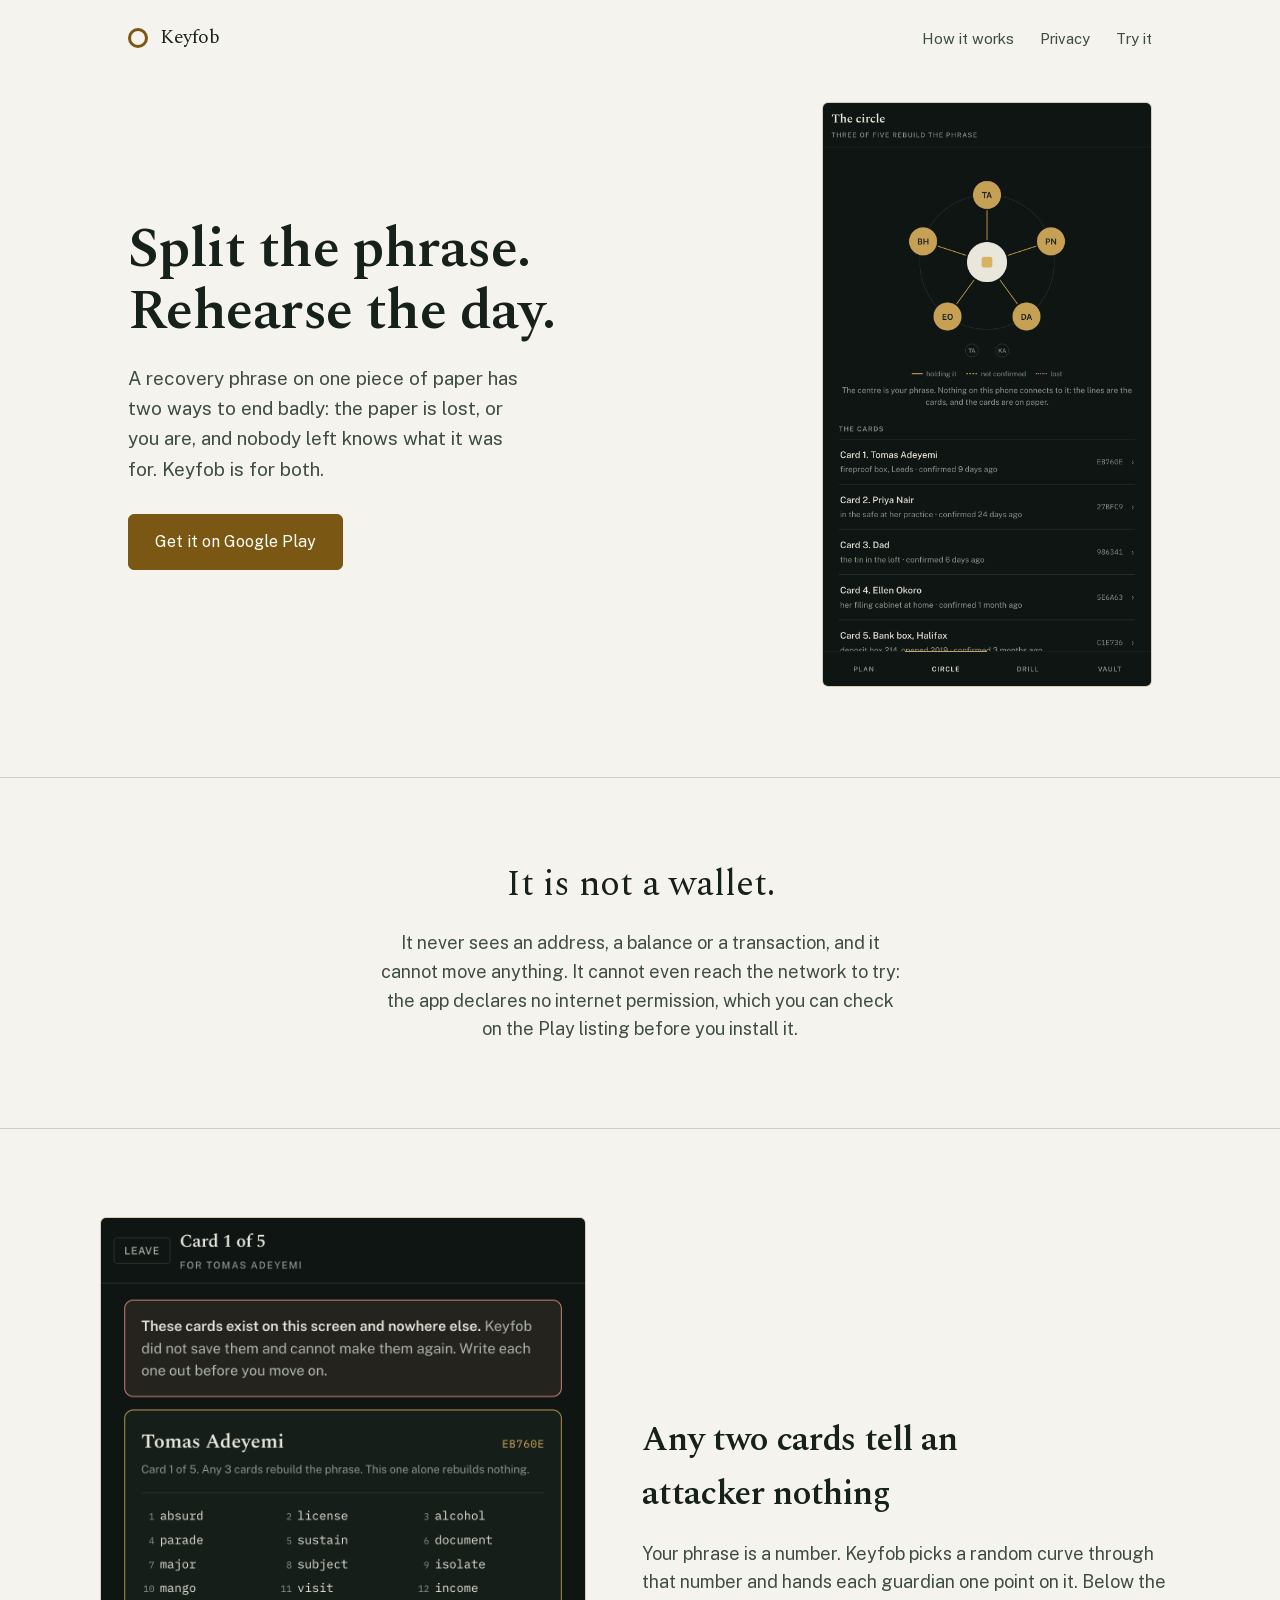
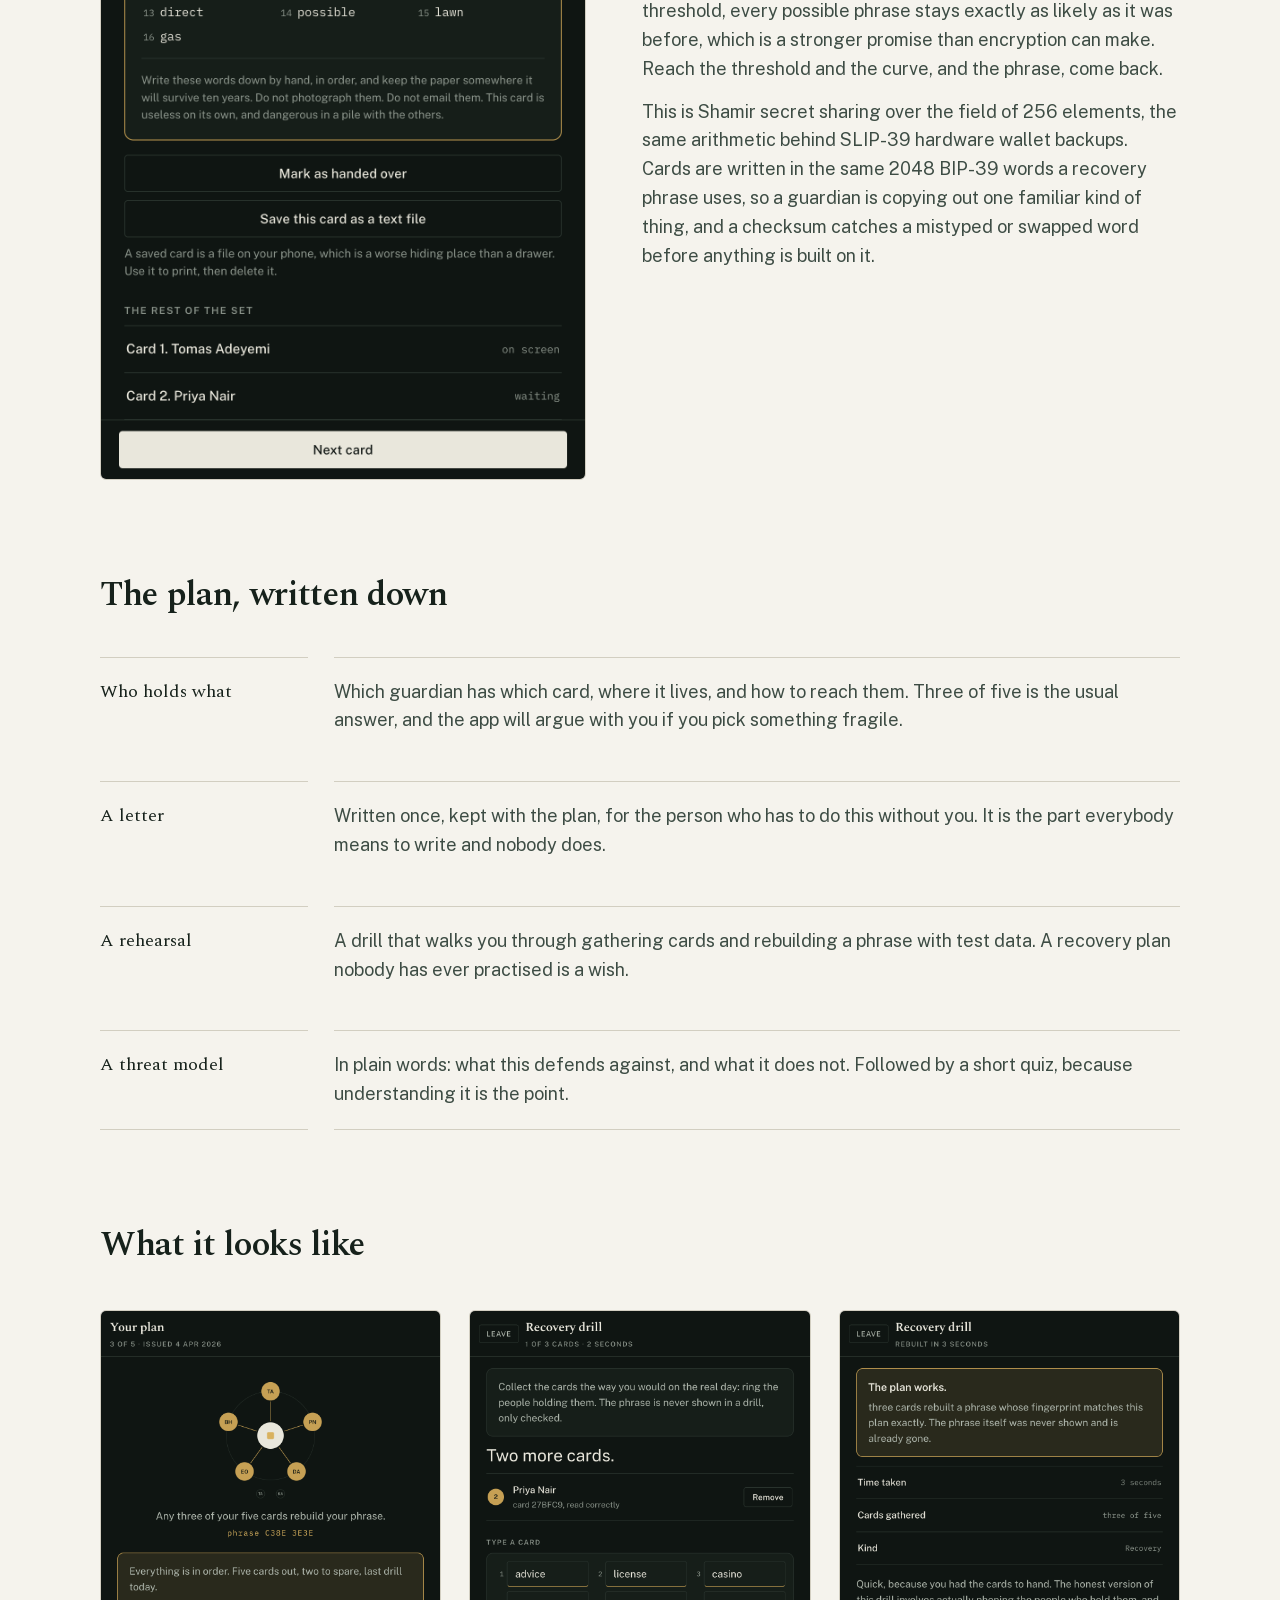
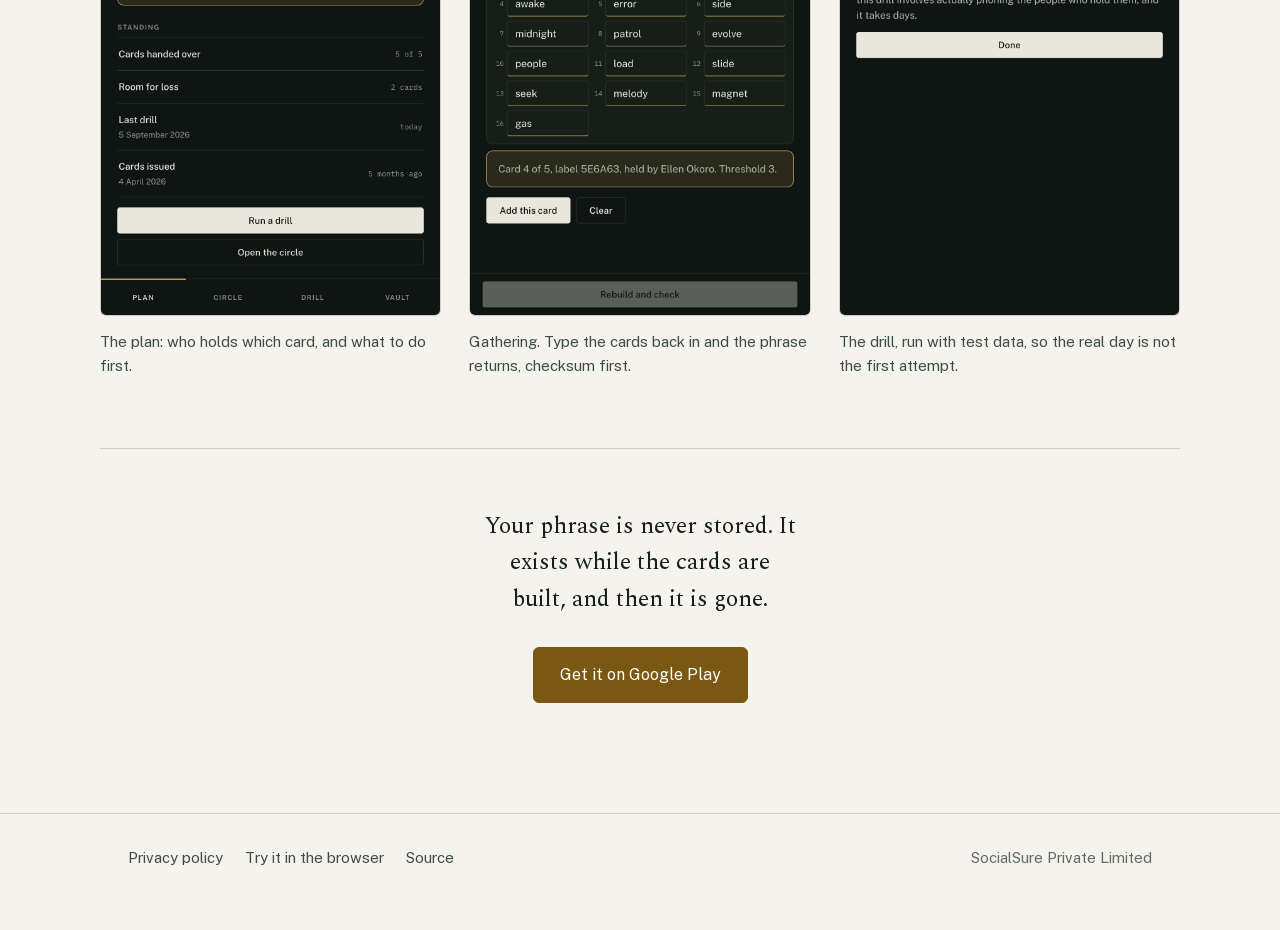
==== docs/index.html @ b65d5d9e "Split one recovery phrase into guardian cards with Shamir secret sharing, write down the plan, and r" ====
<!doctype html>
<html lang="en">
<head>
<meta charset="utf-8">
<meta name="viewport" content="width=device-width, initial-scale=1">
<title>Keyfob. Split the phrase, rehearse the day.</title>
<meta name="description" content="Turn one recovery phrase into guardian cards using Shamir secret sharing, write down the plan, and rehearse it. Offline, and never a wallet.">
<meta property="og:title" content="Keyfob. Split the phrase, rehearse the day.">
<meta property="og:description" content="A recovery phrase on one piece of paper has two ways to end badly. This is for both.">
<link rel="icon" href="shots/icon.png">
<link rel="stylesheet" href="fonts/fonts.css">
<style>
  :root {
    --bg: #F5F3ED; --card: #FFFEF9; --fg: #16211B; --soft: #3D4C44; --faint: #5F6C64;
    --hair: #D2CEC1; --brass: #7A5713; --brass-line: #9A7526; --on-brass: #FFFEF9;
    --sans: "Public Sans", system-ui, -apple-system, sans-serif;
    --serif: "Spectral", Iowan Old Style, Georgia, serif;
  }
  @media (prefers-color-scheme: dark) {
    :root { --bg: #12160F; --card: #191E17; --fg: #E9E7DA; --soft: #B6B7A8; --faint: #8B8C7E;
            --hair: #2C302A; --brass: #D8B25F; --brass-line: #B8934A; --on-brass: #12160F; }
  }
  * { box-sizing: border-box; }
  body { margin: 0; background: var(--bg); color: var(--fg); font-family: var(--sans);
         font-size: 18px; line-height: 1.6; -webkit-font-smoothing: antialiased; }
  .wrap { max-width: 1080px; margin: 0 auto; padding: 0 28px; }
  a { color: var(--brass); }
  h1, h2, h3 { font-family: var(--serif); font-weight: 600; letter-spacing: -0.01em; }

  .cta { display: inline-block; background: var(--brass); color: var(--on-brass); text-decoration: none;
         padding: 14px 26px; border-radius: 6px; font-size: 16px; border: 1px solid var(--brass);
         transition: transform .15s ease; }
  .cta:active { transform: translateY(1px); }

  nav { display: flex; align-items: center; justify-content: space-between; height: 76px; }
  .mark { display: flex; align-items: center; gap: 12px; font-family: var(--serif); font-size: 19px; }
  .mark i { display: block; width: 20px; height: 20px; border: 3px solid var(--brass); border-radius: 50%; }
  nav a { color: var(--soft); text-decoration: none; font-size: 15px; margin-left: 22px; }
  nav a:hover { color: var(--fg); }

  .hero { display: grid; grid-template-columns: 1.05fr .95fr; gap: 56px; align-items: center; padding: 26px 0 90px; }
  .hero h1 { font-size: clamp(36px, 4.8vw, 56px); line-height: 1.1; margin: 0 0 20px; }
  .hero p { font-size: 19px; color: var(--soft); margin: 0 0 30px; max-width: 34ch; }
  .shot { width: 100%; height: auto; border-radius: 6px; border: 1px solid var(--hair); display: block; }
  .hero .shot { max-width: 330px; margin-left: auto; }

  .notwallet { border-top: 1px solid var(--hair); border-bottom: 1px solid var(--hair);
               padding: 84px 0; text-align: center; }
  .notwallet p.big { font-family: var(--serif); font-size: clamp(26px, 3.4vw, 36px); line-height: 1.3;
    margin: 0 auto 20px; max-width: 22ch; }
  .notwallet p.after { color: var(--soft); max-width: 48ch; margin: 0 auto; }

  .maths { padding: 88px 0; display: grid; grid-template-columns: .95fr 1.05fr; gap: 56px; align-items: center; }
  .maths h2 { font-size: clamp(26px, 3vw, 34px); margin: 0 0 18px; max-width: 18ch; }
  .maths p { color: var(--soft); margin: 0 0 14px; }

  .plan { padding: 0 0 88px; }
  .plan h2 { font-size: clamp(26px, 3vw, 34px); margin: 0 0 34px; }
  .rows { display: grid; grid-template-columns: 13rem 1fr; gap: 26px; }
  .rows > div { padding: 20px 0; border-top: 1px solid var(--hair); }
  .rows > div:nth-last-child(-n+2) { border-bottom: 1px solid var(--hair); }
  .rows .k { font-family: var(--serif); font-size: 18px; }
  .rows p { margin: 0; color: var(--soft); }

  .gallery { padding: 0 0 70px; }
  .gallery h2 { font-size: clamp(26px, 3vw, 34px); margin: 0 0 38px; }
  .strip { display: grid; grid-template-columns: repeat(3, 1fr); gap: 28px; }
  .strip figure { margin: 0; }
  .strip figcaption { color: var(--soft); font-size: 15px; margin-top: 14px; }

  .close { text-align: center; padding: 60px 0 110px; border-top: 1px solid var(--hair); }
  .close p { font-family: var(--serif); font-size: 23px; max-width: 26ch; margin: 0 auto 28px; }

  footer { border-top: 1px solid var(--hair); padding: 32px 0 60px; color: var(--faint); font-size: 15px; }
  footer .r { display: flex; justify-content: space-between; gap: 20px; flex-wrap: wrap; }
  footer a { color: var(--soft); text-decoration: none; margin-right: 18px; }

  .reveal { opacity: 0; transform: translateY(14px); transition: opacity .6s ease, transform .6s ease; }
  .reveal.in { opacity: 1; transform: none; }
  @media (prefers-reduced-motion: reduce) { .reveal { opacity: 1; transform: none; transition: none } }

  @media (max-width: 860px) {
    .hero, .maths { grid-template-columns: 1fr; gap: 34px; }
    .hero .shot, .maths .shot { max-width: 320px; margin: 0 auto; }
    .rows { grid-template-columns: 1fr; gap: 6px; }
    .rows > div { padding: 16px 0 8px; }
    .strip { grid-template-columns: 1fr; max-width: 330px; margin: 0 auto; gap: 40px; }
    nav a { margin-left: 14px; font-size: 14px; }
  }
</style>
</head>
<body>

<div class="wrap">
  <nav>
    <span class="mark"><i></i> Keyfob</span>
    <span>
      <a href="#maths">How it works</a>
      <a href="privacy-policy.html">Privacy</a>
      <a href="play/">Try it</a>
    </span>
  </nav>

  <header class="hero">
    <div>
      <h1>Split the phrase. Rehearse the day.</h1>
      <p>A recovery phrase on one piece of paper has two ways to end badly: the paper is lost, or you
        are, and nobody left knows what it was for. Keyfob is for both.</p>
      <a class="cta" href="https://play.google.com/store/apps/details?id=com.mohdshayan.keyfob">Get it on Google Play</a>
    </div>
    <img class="shot reveal" src="shots/01-circle.png" width="1080" height="1920"
         alt="The circle of guardians, showing how many cards exist and how many are needed.">
  </header>
</div>

<section class="notwallet">
  <div class="wrap">
    <p class="big">It is not a wallet.</p>
    <p class="after">It never sees an address, a balance or a transaction, and it cannot move anything.
      It cannot even reach the network to try: the app declares no internet permission, which you can
      check on the Play listing before you install it.</p>
  </div>
</section>

<section class="maths wrap" id="maths">
  <img class="shot reveal" src="shots/03-card.png" width="1080" height="1920"
       alt="A guardian card written out in BIP-39 words with its number, threshold and checksum.">
  <div>
    <h2>Any two cards tell an attacker nothing</h2>
    <p>Your phrase is a number. Keyfob picks a random curve through that number and hands each guardian
      one point on it. Below the threshold, every possible phrase stays exactly as likely as it was
      before, which is a stronger promise than encryption can make. Reach the threshold and the curve,
      and the phrase, come back.</p>
    <p>This is Shamir secret sharing over the field of 256 elements, the same arithmetic behind SLIP-39
      hardware wallet backups. Cards are written in the same 2048 BIP-39 words a recovery phrase uses, so
      a guardian is copying out one familiar kind of thing, and a checksum catches a mistyped or swapped
      word before anything is built on it.</p>
  </div>
</section>

<section class="plan wrap">
  <h2>The plan, written down</h2>
  <div class="rows">
    <div class="k">Who holds what</div>
    <div><p>Which guardian has which card, where it lives, and how to reach them. Three of five is the
      usual answer, and the app will argue with you if you pick something fragile.</p></div>
    <div class="k">A letter</div>
    <div><p>Written once, kept with the plan, for the person who has to do this without you. It is the
      part everybody means to write and nobody does.</p></div>
    <div class="k">A rehearsal</div>
    <div><p>A drill that walks you through gathering cards and rebuilding a phrase with test data. A
      recovery plan nobody has ever practised is a wish.</p></div>
    <div class="k">A threat model</div>
    <div><p>In plain words: what this defends against, and what it does not. Followed by a short quiz,
      because understanding it is the point.</p></div>
  </div>
</section>

<section class="gallery wrap">
  <h2>What it looks like</h2>
  <div class="strip">
    <figure class="reveal">
      <img class="shot" src="shots/02-plan.png" width="1080" height="1920" alt="The plan screen listing guardians and where each card lives.">
      <figcaption>The plan: who holds which card, and what to do first.</figcaption>
    </figure>
    <figure class="reveal">
      <img class="shot" src="shots/04-gather.png" width="1080" height="1920" alt="Gathering cards to rebuild a phrase.">
      <figcaption>Gathering. Type the cards back in and the phrase returns, checksum first.</figcaption>
    </figure>
    <figure class="reveal">
      <img class="shot" src="shots/05-drill.png" width="1080" height="1920" alt="The rehearsal drill running with test data.">
      <figcaption>The drill, run with test data, so the real day is not the first attempt.</figcaption>
    </figure>
  </div>
</section>

<section class="close wrap">
  <p>Your phrase is never stored. It exists while the cards are built, and then it is gone.</p>
  <a class="cta" href="https://play.google.com/store/apps/details?id=com.mohdshayan.keyfob">Get it on Google Play</a>
</section>

<footer>
  <div class="wrap r">
    <span>
      <a href="privacy-policy.html">Privacy policy</a>
      <a href="play/">Try it in the browser</a>
      <a href="https://github.com/shayanmohd/keyfob">Source</a>
    </span>
    <span>SocialSure Private Limited</span>
  </div>
</footer>

<script>
  const io = new IntersectionObserver((es) => {
    for (const e of es) if (e.isIntersecting) { e.target.classList.add('in'); io.unobserve(e.target) }
  }, { threshold: 0.15 });
  document.querySelectorAll('.reveal').forEach(el => io.observe(el));
</script>
</body>
</html>
---- docs/fonts/fonts.css ----
/* latin-ext */
@font-face {
  font-family: 'IBM Plex Mono';
  font-style: normal;
  font-weight: 400;
  font-display: swap;
  src: url(-F63fjptAgt5VM-kVkqdyU8n1iEq131nj-otFQ.woff2) format('woff2');
  unicode-range: U+0100-02BA, U+02BD-02C5, U+02C7-02CC, U+02CE-02D7, U+02DD-02FF, U+0304, U+0308, U+0329, U+1D00-1DBF, U+1E00-1E9F, U+1EF2-1EFF, U+2020, U+20A0-20AB, U+20AD-20C0, U+2113, U+2C60-2C7F, U+A720-A7FF;
}
/* latin */
@font-face {
  font-family: 'IBM Plex Mono';
  font-style: normal;
  font-weight: 400;
  font-display: swap;
  src: url(-F63fjptAgt5VM-kVkqdyU8n1i8q131nj-o.woff2) format('woff2');
  unicode-range: U+0000-00FF, U+0131, U+0152-0153, U+02BB-02BC, U+02C6, U+02DA, U+02DC, U+0304, U+0308, U+0329, U+2000-206F, U+20AC, U+2122, U+2191, U+2193, U+2212, U+2215, U+FEFF, U+FFFD;
}
/* latin-ext */
@font-face {
  font-family: 'IBM Plex Mono';
  font-style: normal;
  font-weight: 500;
  font-display: swap;
  src: url(-F6qfjptAgt5VM-kVkqdyU8n3twJwl5FgsAXHNlYzg.woff2) format('woff2');
  unicode-range: U+0100-02BA, U+02BD-02C5, U+02C7-02CC, U+02CE-02D7, U+02DD-02FF, U+0304, U+0308, U+0329, U+1D00-1DBF, U+1E00-1E9F, U+1EF2-1EFF, U+2020, U+20A0-20AB, U+20AD-20C0, U+2113, U+2C60-2C7F, U+A720-A7FF;
}
/* latin */
@font-face {
  font-family: 'IBM Plex Mono';
  font-style: normal;
  font-weight: 500;
  font-display: swap;
  src: url(-F6qfjptAgt5VM-kVkqdyU8n3twJwlBFgsAXHNk.woff2) format('woff2');
  unicode-range: U+0000-00FF, U+0131, U+0152-0153, U+02BB-02BC, U+02C6, U+02DA, U+02DC, U+0304, U+0308, U+0329, U+2000-206F, U+20AC, U+2122, U+2191, U+2193, U+2212, U+2215, U+FEFF, U+FFFD;
}
/* latin-ext */
@font-face {
  font-family: 'Public Sans';
  font-style: normal;
  font-weight: 400;
  font-display: swap;
  src: url(ijwRs572Xtc6ZYQws9YVwnNIfJ7QwOk1Fig.woff2) format('woff2');
  unicode-range: U+0100-02BA, U+02BD-02C5, U+02C7-02CC, U+02CE-02D7, U+02DD-02FF, U+0304, U+0308, U+0329, U+1D00-1DBF, U+1E00-1E9F, U+1EF2-1EFF, U+2020, U+20A0-20AB, U+20AD-20C0, U+2113, U+2C60-2C7F, U+A720-A7FF;
}
/* latin */
@font-face {
  font-family: 'Public Sans';
  font-style: normal;
  font-weight: 400;
  font-display: swap;
  src: url(ijwRs572Xtc6ZYQws9YVwnNGfJ7QwOk1.woff2) format('woff2');
  unicode-range: U+0000-00FF, U+0131, U+0152-0153, U+02BB-02BC, U+02C6, U+02DA, U+02DC, U+0304, U+0308, U+0329, U+2000-206F, U+20AC, U+2122, U+2191, U+2193, U+2212, U+2215, U+FEFF, U+FFFD;
}
/* latin-ext */
@font-face {
  font-family: 'Public Sans';
  font-style: normal;
  font-weight: 500;
  font-display: swap;
  src: url(ijwRs572Xtc6ZYQws9YVwnNIfJ7QwOk1Fig.woff2) format('woff2');
  unicode-range: U+0100-02BA, U+02BD-02C5, U+02C7-02CC, U+02CE-02D7, U+02DD-02FF, U+0304, U+0308, U+0329, U+1D00-1DBF, U+1E00-1E9F, U+1EF2-1EFF, U+2020, U+20A0-20AB, U+20AD-20C0, U+2113, U+2C60-2C7F, U+A720-A7FF;
}
/* latin */
@font-face {
  font-family: 'Public Sans';
  font-style: normal;
  font-weight: 500;
  font-display: swap;
  src: url(ijwRs572Xtc6ZYQws9YVwnNGfJ7QwOk1.woff2) format('woff2');
  unicode-range: U+0000-00FF, U+0131, U+0152-0153, U+02BB-02BC, U+02C6, U+02DA, U+02DC, U+0304, U+0308, U+0329, U+2000-206F, U+20AC, U+2122, U+2191, U+2193, U+2212, U+2215, U+FEFF, U+FFFD;
}
/* latin-ext */
@font-face {
  font-family: 'Public Sans';
  font-style: normal;
  font-weight: 600;
  font-display: swap;
  src: url(ijwRs572Xtc6ZYQws9YVwnNIfJ7QwOk1Fig.woff2) format('woff2');
  unicode-range: U+0100-02BA, U+02BD-02C5, U+02C7-02CC, U+02CE-02D7, U+02DD-02FF, U+0304, U+0308, U+0329, U+1D00-1DBF, U+1E00-1E9F, U+1EF2-1EFF, U+2020, U+20A0-20AB, U+20AD-20C0, U+2113, U+2C60-2C7F, U+A720-A7FF;
}
/* latin */
@font-face {
  font-family: 'Public Sans';
  font-style: normal;
  font-weight: 600;
  font-display: swap;
  src: url(ijwRs572Xtc6ZYQws9YVwnNGfJ7QwOk1.woff2) format('woff2');
  unicode-range: U+0000-00FF, U+0131, U+0152-0153, U+02BB-02BC, U+02C6, U+02DA, U+02DC, U+0304, U+0308, U+0329, U+2000-206F, U+20AC, U+2122, U+2191, U+2193, U+2212, U+2215, U+FEFF, U+FFFD;
}
/* latin-ext */
@font-face {
  font-family: 'Spectral';
  font-style: normal;
  font-weight: 400;
  font-display: swap;
  src: url(rnCr-xNNww_2s0amA9M3knjsS_ulYHs.woff2) format('woff2');
  unicode-range: U+0100-02BA, U+02BD-02C5, U+02C7-02CC, U+02CE-02D7, U+02DD-02FF, U+0304, U+0308, U+0329, U+1D00-1DBF, U+1E00-1E9F, U+1EF2-1EFF, U+2020, U+20A0-20AB, U+20AD-20C0, U+2113, U+2C60-2C7F, U+A720-A7FF;
}
/* latin */
@font-face {
  font-family: 'Spectral';
  font-style: normal;
  font-weight: 400;
  font-display: swap;
  src: url(rnCr-xNNww_2s0amA9M5knjsS_ul.woff2) format('woff2');
  unicode-range: U+0000-00FF, U+0131, U+0152-0153, U+02BB-02BC, U+02C6, U+02DA, U+02DC, U+0304, U+0308, U+0329, U+2000-206F, U+20AC, U+2122, U+2191, U+2193, U+2212, U+2215, U+FEFF, U+FFFD;
}
/* latin-ext */
@font-face {
  font-family: 'Spectral';
  font-style: normal;
  font-weight: 600;
  font-display: swap;
  src: url(rnCs-xNNww_2s0amA9vmtm3PafaPWnIIMrY.woff2) format('woff2');
  unicode-range: U+0100-02BA, U+02BD-02C5, U+02C7-02CC, U+02CE-02D7, U+02DD-02FF, U+0304, U+0308, U+0329, U+1D00-1DBF, U+1E00-1E9F, U+1EF2-1EFF, U+2020, U+20A0-20AB, U+20AD-20C0, U+2113, U+2C60-2C7F, U+A720-A7FF;
}
/* latin */
@font-face {
  font-family: 'Spectral';
  font-style: normal;
  font-weight: 600;
  font-display: swap;
  src: url(rnCs-xNNww_2s0amA9vmtm3BafaPWnII.woff2) format('woff2');
  unicode-range: U+0000-00FF, U+0131, U+0152-0153, U+02BB-02BC, U+02C6, U+02DA, U+02DC, U+0304, U+0308, U+0329, U+2000-206F, U+20AC, U+2122, U+2191, U+2193, U+2212, U+2215, U+FEFF, U+FFFD;
}
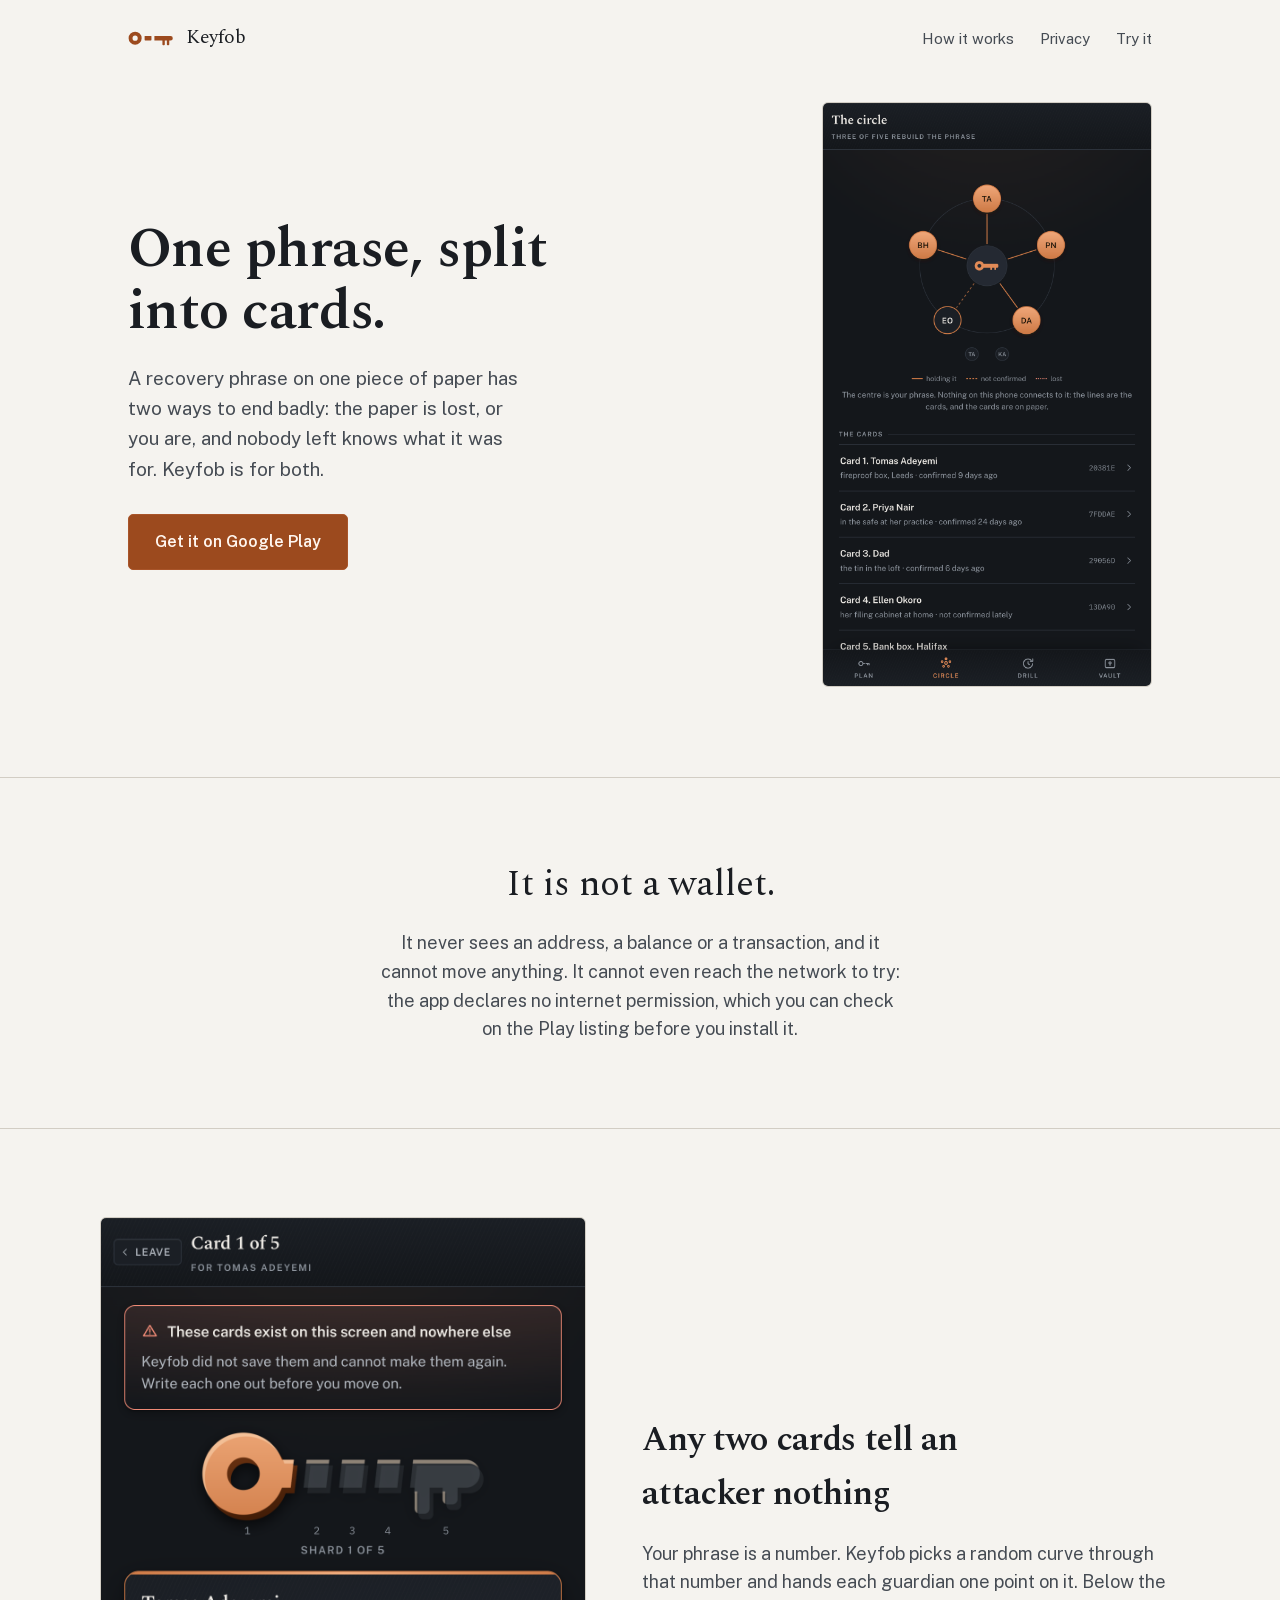
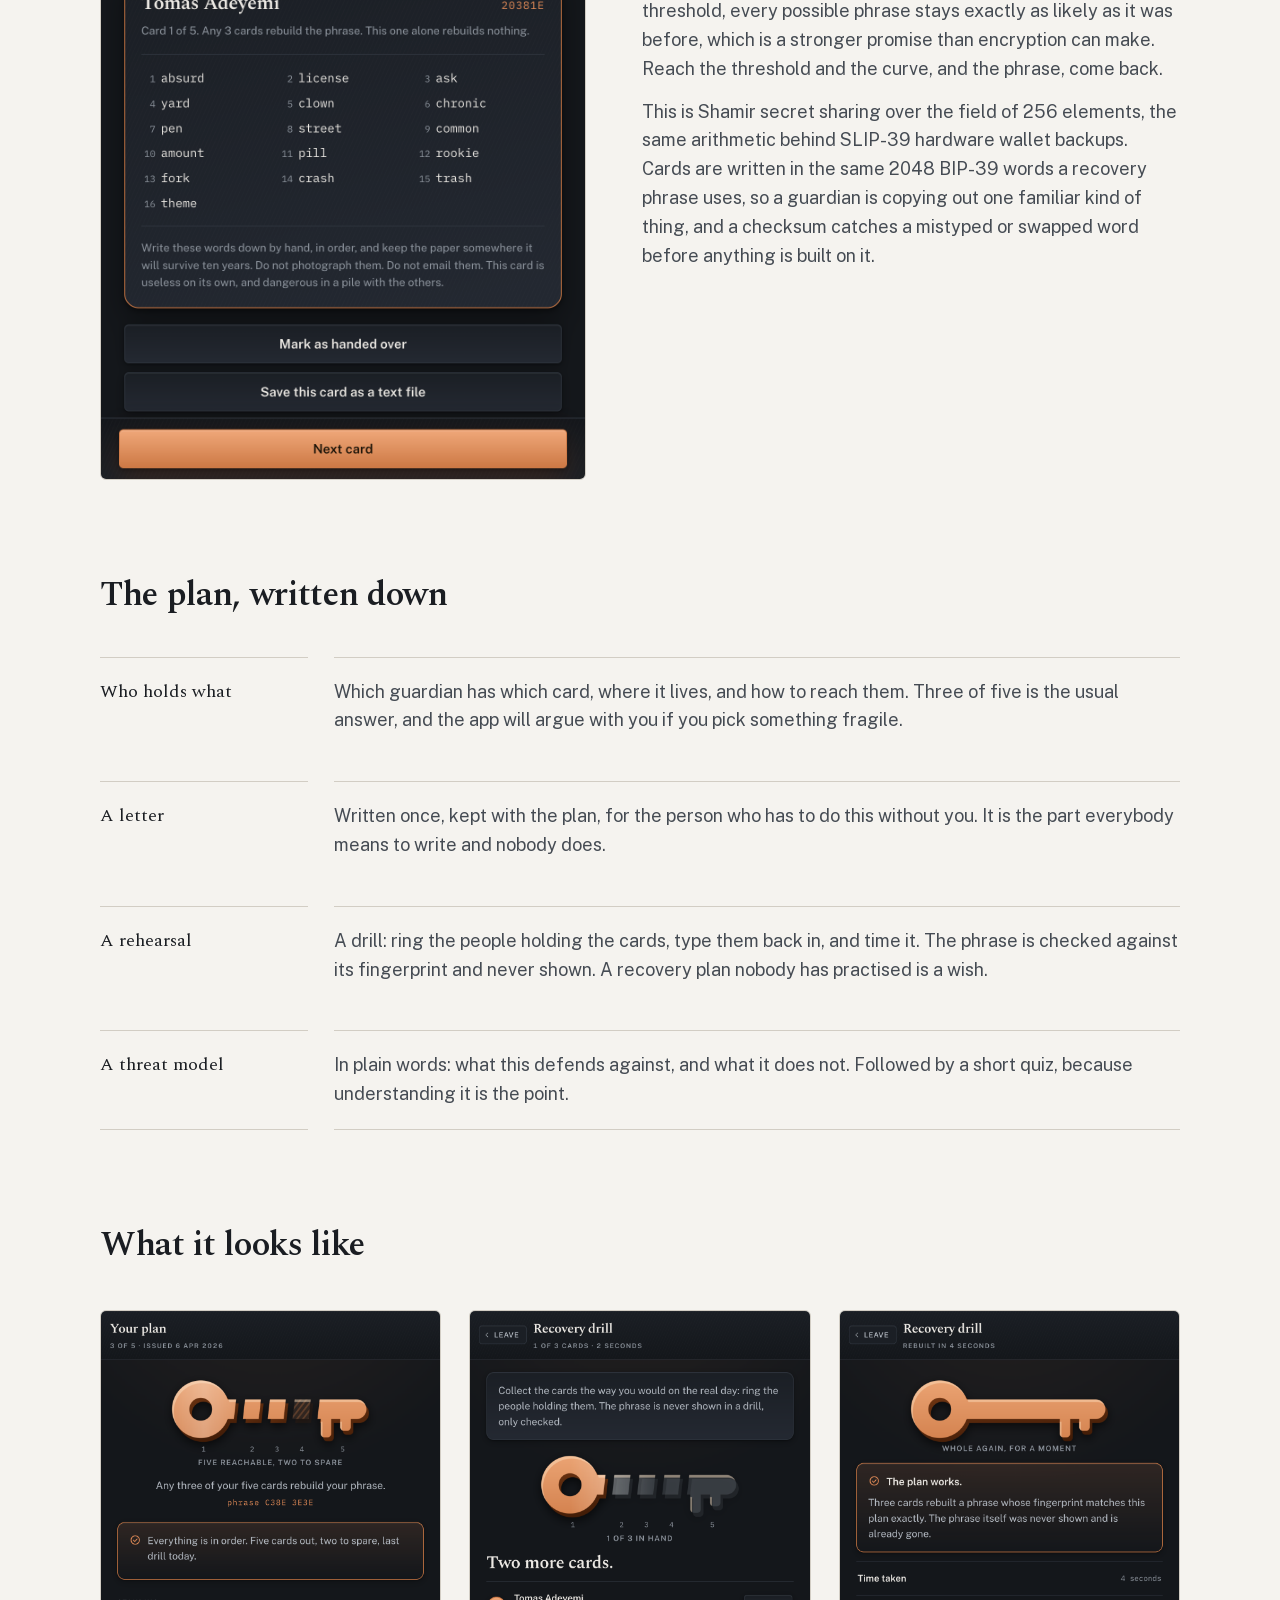
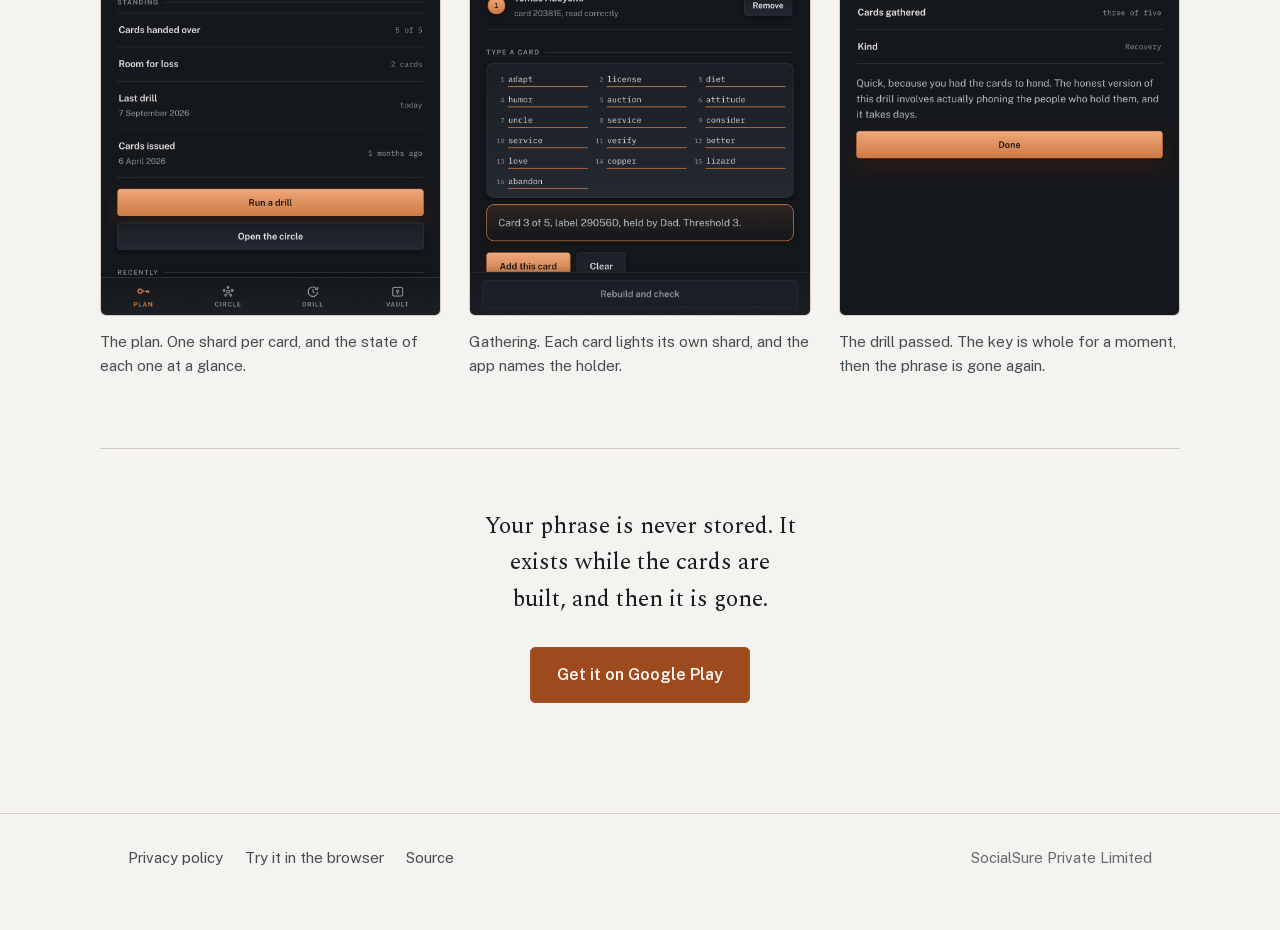
==== commit 22e6bea8: "1.0.0: a key broken into three shards as the icon and the whole visual language, and the arithmetic " ====
--- a/docs/index.html
+++ b/docs/index.html
@@ -3,38 +3,39 @@
 <head>
 <meta charset="utf-8">
 <meta name="viewport" content="width=device-width, initial-scale=1">
-<title>Keyfob. Split the phrase, rehearse the day.</title>
+<title>Keyfob. One phrase, split into cards.</title>
 <meta name="description" content="Turn one recovery phrase into guardian cards using Shamir secret sharing, write down the plan, and rehearse it. Offline, and never a wallet.">
-<meta property="og:title" content="Keyfob. Split the phrase, rehearse the day.">
+<meta property="og:title" content="Keyfob. One phrase, split into cards.">
 <meta property="og:description" content="A recovery phrase on one piece of paper has two ways to end badly. This is for both.">
 <link rel="icon" href="shots/icon.png">
 <link rel="stylesheet" href="fonts/fonts.css">
 <style>
   :root {
-    --bg: #F5F3ED; --card: #FFFEF9; --fg: #16211B; --soft: #3D4C44; --faint: #5F6C64;
-    --hair: #D2CEC1; --brass: #7A5713; --brass-line: #9A7526; --on-brass: #FFFEF9;
+    --bg: #F5F3EF; --card: #EDEAE4; --fg: #1A1D22; --soft: #454B53; --faint: #636A73;
+    --hair: #D2CDC4; --cu: #9C4A1E; --cu-line: #A9552A; --on-cu: #FFF6EF;
     --sans: "Public Sans", system-ui, -apple-system, sans-serif;
     --serif: "Spectral", Iowan Old Style, Georgia, serif;
   }
   @media (prefers-color-scheme: dark) {
-    :root { --bg: #12160F; --card: #191E17; --fg: #E9E7DA; --soft: #B6B7A8; --faint: #8B8C7E;
-            --hair: #2C302A; --brass: #D8B25F; --brass-line: #B8934A; --on-brass: #12160F; }
+    :root { --bg: #14171B; --card: #1B1F25; --fg: #ECE9E4; --soft: #B3B9C1; --faint: #8D949D;
+            --hair: #2E343D; --cu: #E28B57; --cu-line: #CE7A46; --on-cu: #1A1207; }
   }
   * { box-sizing: border-box; }
   body { margin: 0; background: var(--bg); color: var(--fg); font-family: var(--sans);
          font-size: 18px; line-height: 1.6; -webkit-font-smoothing: antialiased; }
   .wrap { max-width: 1080px; margin: 0 auto; padding: 0 28px; }
-  a { color: var(--brass); }
+  a { color: var(--cu); }
   h1, h2, h3 { font-family: var(--serif); font-weight: 600; letter-spacing: -0.01em; }
 
-  .cta { display: inline-block; background: var(--brass); color: var(--on-brass); text-decoration: none;
-         padding: 14px 26px; border-radius: 6px; font-size: 16px; border: 1px solid var(--brass);
-         transition: transform .15s ease; }
+  .cta { display: inline-block; background: var(--cu); color: var(--on-cu); text-decoration: none;
+         padding: 14px 26px; border-radius: 5px; font-size: 16px; font-weight: 600;
+         border: 1px solid var(--cu-line); transition: transform .15s ease; }
   .cta:active { transform: translateY(1px); }
 
   nav { display: flex; align-items: center; justify-content: space-between; height: 76px; }
   .mark { display: flex; align-items: center; gap: 12px; font-family: var(--serif); font-size: 19px; }
-  .mark i { display: block; width: 20px; height: 20px; border: 3px solid var(--brass); border-radius: 50%; }
+  .mark svg { display: block; width: 46px; height: auto; }
+  .mark svg .k { fill: var(--cu); }
   nav a { color: var(--soft); text-decoration: none; font-size: 15px; margin-left: 22px; }
   nav a:hover { color: var(--fg); }
 
@@ -93,7 +94,14 @@
 
 <div class="wrap">
   <nav>
-    <span class="mark"><i></i> Keyfob</span>
+    <span class="mark">
+      <svg viewBox="0 0 310 104" aria-hidden="true">
+        <g class="k">
+          <path d="M4 55a44 44 0 0 1 88 0 44 44 0 0 1-88 0Zm44-17.5a17.5 17.5 0 1 0 0 35 17.5 17.5 0 0 0 0-35Z"/>
+          <rect x="112" y="40" width="46" height="30" rx="4"/>
+          <path d="M178 40h109a15 15 0 0 1 15 15 15 15 0 0 1-15 15h-9v28a5.6 5.6 0 0 1-5.6 5.6h-4.8A5.6 5.6 0 0 1 262 98V70h-14v28a5.6 5.6 0 0 1-5.6 5.6h-4.8A5.6 5.6 0 0 1 232 98V70h-54Z"/>
+        </g>
+      </svg> Keyfob</span>
     <span>
       <a href="#maths">How it works</a>
       <a href="privacy-policy.html">Privacy</a>
@@ -103,13 +111,13 @@
 
   <header class="hero">
     <div>
-      <h1>Split the phrase. Rehearse the day.</h1>
+      <h1>One phrase, split into cards.</h1>
       <p>A recovery phrase on one piece of paper has two ways to end badly: the paper is lost, or you
         are, and nobody left knows what it was for. Keyfob is for both.</p>
       <a class="cta" href="https://play.google.com/store/apps/details?id=com.mohdshayan.keyfob">Get it on Google Play</a>
     </div>
     <img class="shot reveal" src="shots/01-circle.png" width="1080" height="1920"
-         alt="The circle of guardians, showing how many cards exist and how many are needed.">
+         alt="The circle: the phrase at the centre, one card in each pair of hands around it.">
   </header>
 </div>
 
@@ -148,8 +156,8 @@
     <div><p>Written once, kept with the plan, for the person who has to do this without you. It is the
       part everybody means to write and nobody does.</p></div>
     <div class="k">A rehearsal</div>
-    <div><p>A drill that walks you through gathering cards and rebuilding a phrase with test data. A
-      recovery plan nobody has ever practised is a wish.</p></div>
+    <div><p>A drill: ring the people holding the cards, type them back in, and time it. The phrase is
+      checked against its fingerprint and never shown. A recovery plan nobody has practised is a wish.</p></div>
     <div class="k">A threat model</div>
     <div><p>In plain words: what this defends against, and what it does not. Followed by a short quiz,
       because understanding it is the point.</p></div>
@@ -160,16 +168,16 @@
   <h2>What it looks like</h2>
   <div class="strip">
     <figure class="reveal">
-      <img class="shot" src="shots/02-plan.png" width="1080" height="1920" alt="The plan screen listing guardians and where each card lives.">
-      <figcaption>The plan: who holds which card, and what to do first.</figcaption>
+      <img class="shot" src="shots/02-plan.png" width="1080" height="1920" alt="The plan screen: a key drawn in five shards, one per card, above the standing of each.">
+      <figcaption>The plan. One shard per card, and the state of each one at a glance.</figcaption>
     </figure>
     <figure class="reveal">
-      <img class="shot" src="shots/04-gather.png" width="1080" height="1920" alt="Gathering cards to rebuild a phrase.">
-      <figcaption>Gathering. Type the cards back in and the phrase returns, checksum first.</figcaption>
+      <img class="shot" src="shots/04-gather.png" width="1080" height="1920" alt="Gathering cards during a drill, with one shard of the key lit for the card entered.">
+      <figcaption>Gathering. Each card lights its own shard, and the app names the holder.</figcaption>
     </figure>
     <figure class="reveal">
-      <img class="shot" src="shots/05-drill.png" width="1080" height="1920" alt="The rehearsal drill running with test data.">
-      <figcaption>The drill, run with test data, so the real day is not the first attempt.</figcaption>
+      <img class="shot" src="shots/05-drill.png" width="1080" height="1920" alt="A passed drill, with the key drawn whole again and the time it took.">
+      <figcaption>The drill passed. The key is whole for a moment, then the phrase is gone again.</figcaption>
     </figure>
   </div>
 </section>
